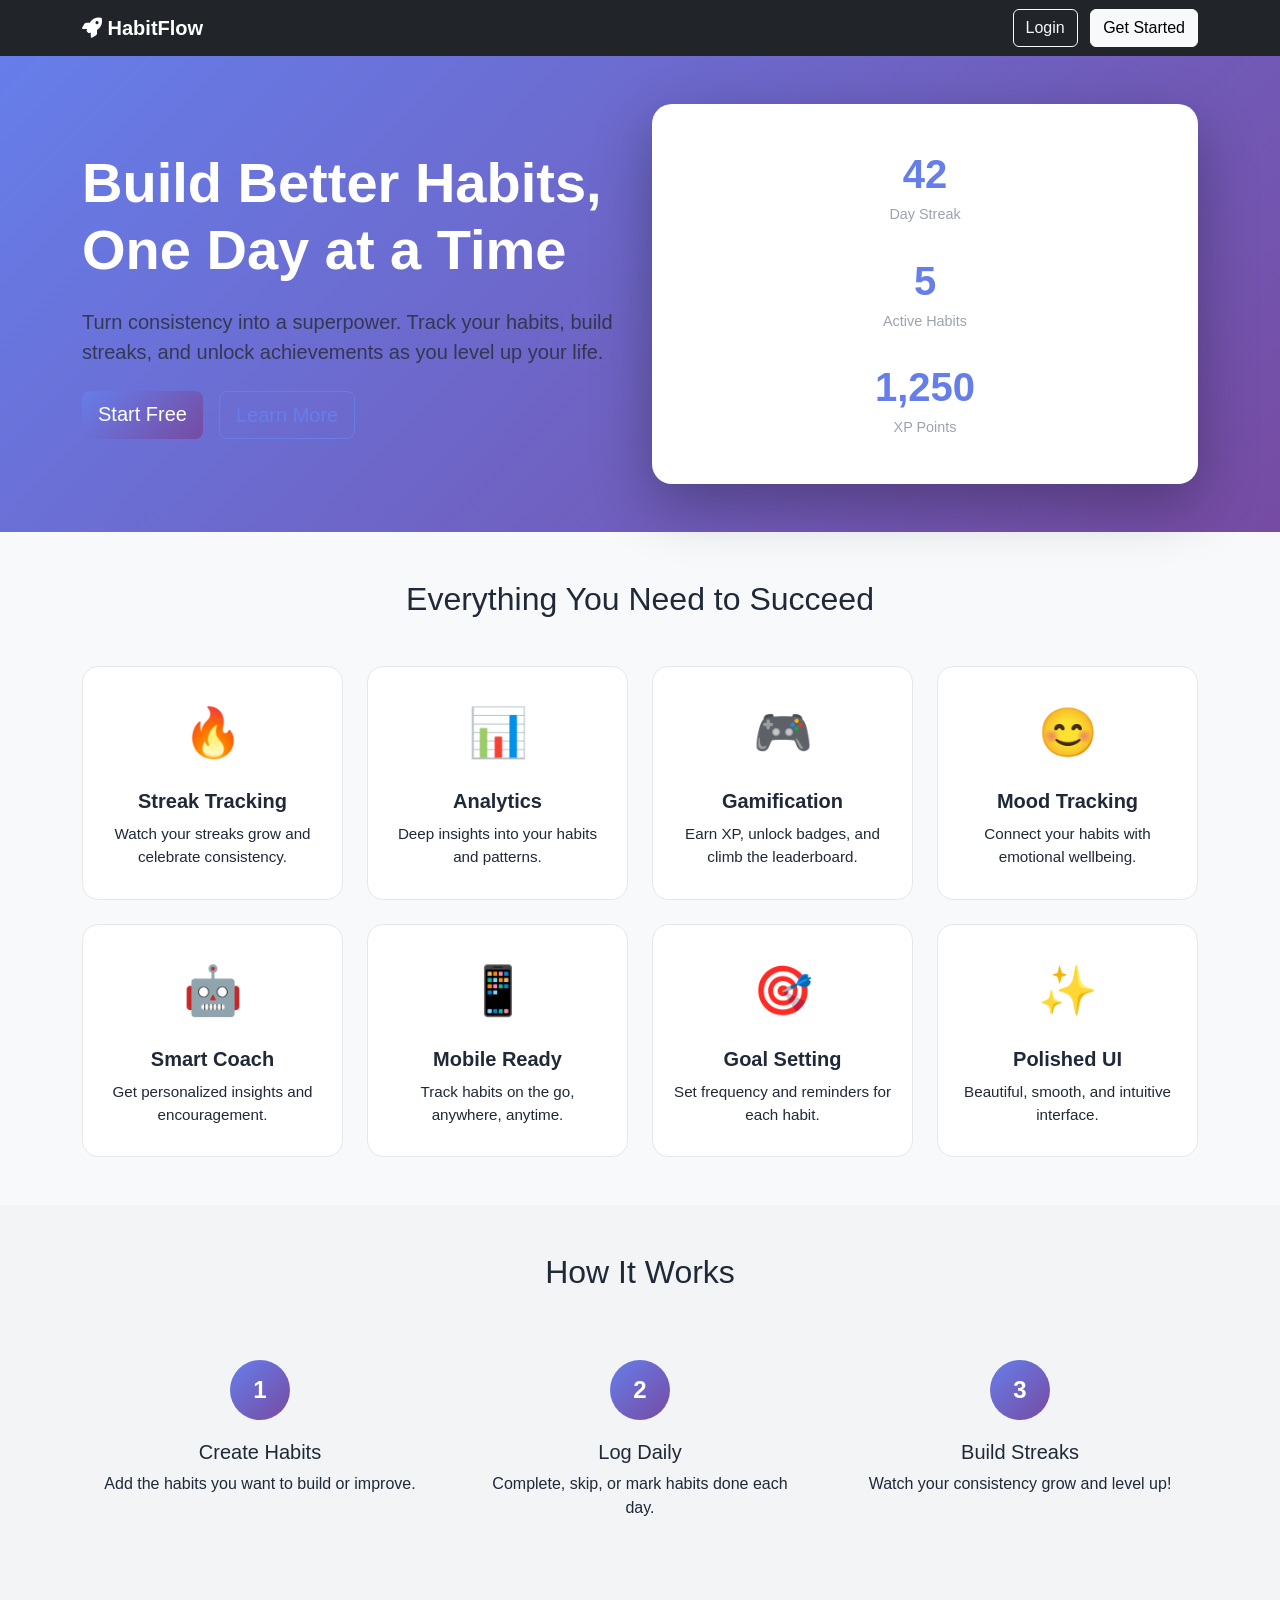
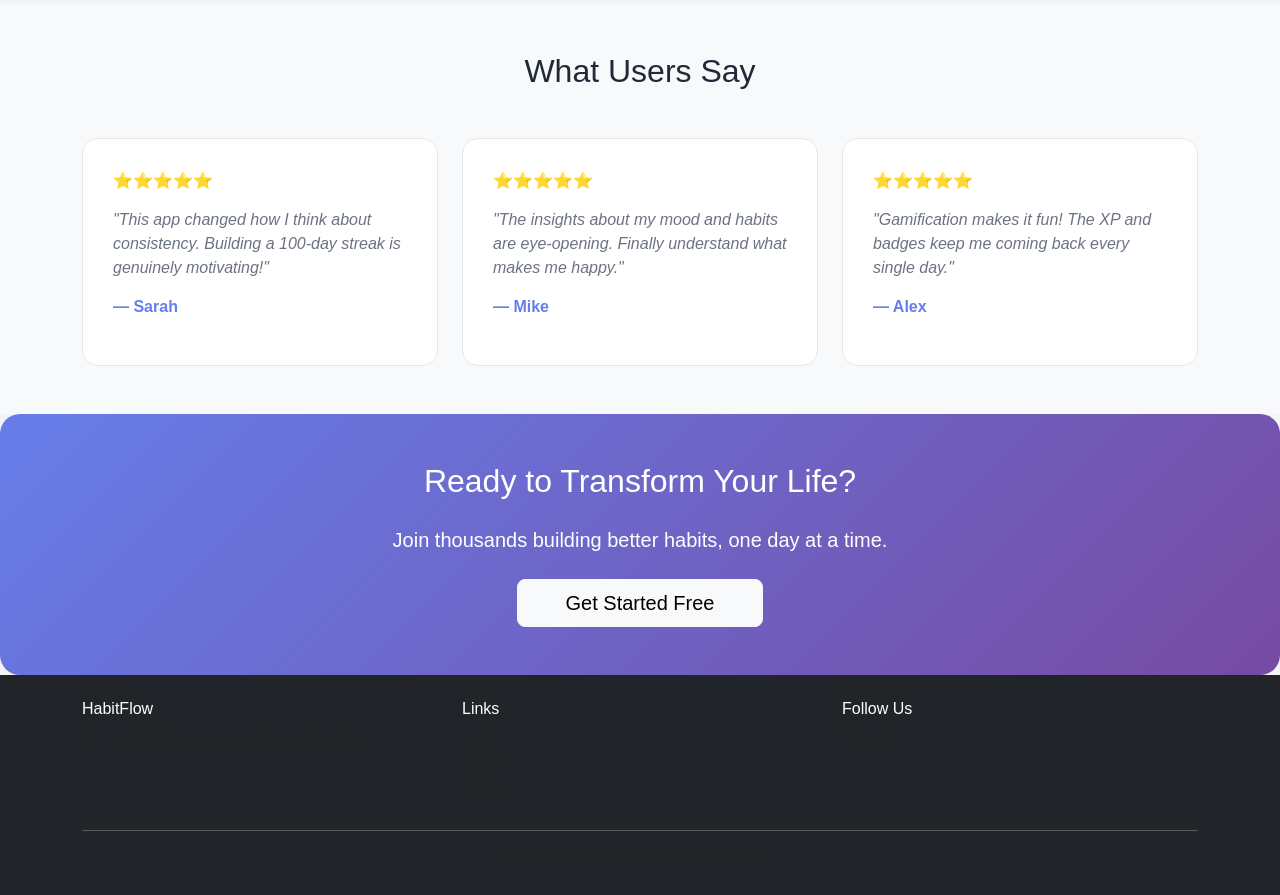
==== templates/index.html @ fbb4b5e6 "Initial commit: Habit Tracker" ====
<!DOCTYPE html>
<html lang="en">
<head>
    <meta charset="UTF-8">
    <meta name="viewport" content="width=device-width, initial-scale=1.0">
    <title>Habit Tracker - Build Better Habits</title>
    <link href="https://cdn.jsdelivr.net/npm/bootstrap@5.3.0/dist/css/bootstrap.min.css" rel="stylesheet">
    <link rel="stylesheet" href="https://cdnjs.cloudflare.com/ajax/libs/font-awesome/6.5.1/css/all.min.css">
    <link rel="stylesheet" href="/static/css/style.css">
</head>
<body>
    <!-- Navigation -->
    <nav class="navbar navbar-expand-lg navbar-dark bg-dark sticky-top">
        <div class="container">
            <a class="navbar-brand fw-bold" href="#">
                <i class="fas fa-rocket"></i> HabitFlow
            </a>
            <button class="navbar-toggler" type="button" data-bs-toggle="collapse" data-bs-target="#navbarNav">
                <span class="navbar-toggler-icon"></span>
            </button>
            <div class="collapse navbar-collapse" id="navbarNav">
                <div class="ms-auto">
                    <a class="btn btn-outline-light me-2" href="/login">Login</a>
                    <a class="btn btn-light" href="/register">Get Started</a>
                </div>
            </div>
        </div>
    </nav>

    <!-- Hero Section -->
    <section class="hero-section py-5">
        <div class="container">
            <div class="row align-items-center">
                <div class="col-lg-6 mb-4 mb-lg-0">
                    <h1 class="display-4 fw-bold mb-4">Build Better Habits, One Day at a Time</h1>
                    <p class="lead mb-4 text-muted">
                        Turn consistency into a superpower. Track your habits, build streaks, and unlock achievements as you level up your life.
                    </p>
                    <div class="d-flex gap-3">
                        <a href="/register" class="btn btn-lg btn-primary">Start Free</a>
                        <a href="#features" class="btn btn-lg btn-outline-primary">Learn More</a>
                    </div>
                </div>
                <div class="col-lg-6">
                    <div class="hero-image">
                        <div class="animated-card">
                            <div class="card-content">
                                <div class="stat-item">
                                    <span class="stat-number">42</span>
                                    <span class="stat-label">Day Streak</span>
                                </div>
                                <div class="stat-item">
                                    <span class="stat-number">5</span>
                                    <span class="stat-label">Active Habits</span>
                                </div>
                                <div class="stat-item">
                                    <span class="stat-number">1,250</span>
                                    <span class="stat-label">XP Points</span>
                                </div>
                            </div>
                        </div>
                    </div>
                </div>
            </div>
        </div>
    </section>

    <!-- Features Section -->
    <section id="features" class="features-section py-5 bg-light">
        <div class="container">
            <h2 class="text-center mb-5">Everything You Need to Succeed</h2>
            <div class="row g-4">
                <div class="col-md-6 col-lg-3">
                    <div class="feature-card">
                        <div class="feature-icon">🔥</div>
                        <h5>Streak Tracking</h5>
                        <p>Watch your streaks grow and celebrate consistency.</p>
                    </div>
                </div>
                <div class="col-md-6 col-lg-3">
                    <div class="feature-card">
                        <div class="feature-icon">📊</div>
                        <h5>Analytics</h5>
                        <p>Deep insights into your habits and patterns.</p>
                    </div>
                </div>
                <div class="col-md-6 col-lg-3">
                    <div class="feature-card">
                        <div class="feature-icon">🎮</div>
                        <h5>Gamification</h5>
                        <p>Earn XP, unlock badges, and climb the leaderboard.</p>
                    </div>
                </div>
                <div class="col-md-6 col-lg-3">
                    <div class="feature-card">
                        <div class="feature-icon">😊</div>
                        <h5>Mood Tracking</h5>
                        <p>Connect your habits with emotional wellbeing.</p>
                    </div>
                </div>
                <div class="col-md-6 col-lg-3">
                    <div class="feature-card">
                        <div class="feature-icon">🤖</div>
                        <h5>Smart Coach</h5>
                        <p>Get personalized insights and encouragement.</p>
                    </div>
                </div>
                <div class="col-md-6 col-lg-3">
                    <div class="feature-card">
                        <div class="feature-icon">📱</div>
                        <h5>Mobile Ready</h5>
                        <p>Track habits on the go, anywhere, anytime.</p>
                    </div>
                </div>
                <div class="col-md-6 col-lg-3">
                    <div class="feature-card">
                        <div class="feature-icon">🎯</div>
                        <h5>Goal Setting</h5>
                        <p>Set frequency and reminders for each habit.</p>
                    </div>
                </div>
                <div class="col-md-6 col-lg-3">
                    <div class="feature-card">
                        <div class="feature-icon">✨</div>
                        <h5>Polished UI</h5>
                        <p>Beautiful, smooth, and intuitive interface.</p>
                    </div>
                </div>
            </div>
        </div>
    </section>

    <!-- How It Works -->
    <section class="how-it-works py-5">
        <div class="container">
            <h2 class="text-center mb-5">How It Works</h2>
            <div class="row g-4">
                <div class="col-md-4">
                    <div class="work-step">
                        <div class="step-number">1</div>
                        <h5>Create Habits</h5>
                        <p>Add the habits you want to build or improve.</p>
                    </div>
                </div>
                <div class="col-md-4">
                    <div class="work-step">
                        <div class="step-number">2</div>
                        <h5>Log Daily</h5>
                        <p>Complete, skip, or mark habits done each day.</p>
                    </div>
                </div>
                <div class="col-md-4">
                    <div class="work-step">
                        <div class="step-number">3</div>
                        <h5>Build Streaks</h5>
                        <p>Watch your consistency grow and level up!</p>
                    </div>
                </div>
            </div>
        </div>
    </section>

    <!-- Testimonials -->
    <section class="testimonials-section py-5 bg-light">
        <div class="container">
            <h2 class="text-center mb-5">What Users Say</h2>
            <div class="row g-4">
                <div class="col-md-4">
                    <div class="testimonial-card">
                        <div class="stars">⭐⭐⭐⭐⭐</div>
                        <p class="quote">"This app changed how I think about consistency. Building a 100-day streak is genuinely motivating!"</p>
                        <p class="author">— Sarah</p>
                    </div>
                </div>
                <div class="col-md-4">
                    <div class="testimonial-card">
                        <div class="stars">⭐⭐⭐⭐⭐</div>
                        <p class="quote">"The insights about my mood and habits are eye-opening. Finally understand what makes me happy."</p>
                        <p class="author">— Mike</p>
                    </div>
                </div>
                <div class="col-md-4">
                    <div class="testimonial-card">
                        <div class="stars">⭐⭐⭐⭐⭐</div>
                        <p class="quote">"Gamification makes it fun! The XP and badges keep me coming back every single day."</p>
                        <p class="author">— Alex</p>
                    </div>
                </div>
            </div>
        </div>
    </section>

    <!-- CTA Section -->
    <section class="cta-section py-5" style="background: linear-gradient(135deg, #667eea 0%, #764ba2 100%);">
        <div class="container text-center text-white">
            <h2 class="mb-4">Ready to Transform Your Life?</h2>
            <p class="lead mb-4">Join thousands building better habits, one day at a time.</p>
            <a href="/register" class="btn btn-light btn-lg px-5">Get Started Free</a>
        </div>
    </section>

    <!-- Footer -->
    <footer class="bg-dark text-white py-4">
        <div class="container">
            <div class="row">
                <div class="col-md-4">
                    <h6>HabitFlow</h6>
                    <p class="text-muted">Building better habits, one day at a time.</p>
                </div>
                <div class="col-md-4">
                    <h6>Links</h6>
                    <ul class="list-unstyled text-muted">
                        <li><a href="#" class="text-muted text-decoration-none">About</a></li>
                        <li><a href="#" class="text-muted text-decoration-none">Privacy</a></li>
                        <li><a href="#" class="text-muted text-decoration-none">Terms</a></li>
                    </ul>
                </div>
                <div class="col-md-4">
                    <h6>Follow Us</h6>
                    <div class="d-flex gap-3">
                        <a href="#" class="text-muted text-decoration-none"><i class="fab fa-twitter"></i></a>
                        <a href="#" class="text-muted text-decoration-none"><i class="fab fa-github"></i></a>
                        <a href="#" class="text-muted text-decoration-none"><i class="fab fa-linkedin"></i></a>
                    </div>
                </div>
            </div>
            <hr class="bg-secondary">
            <p class="text-center text-muted mb-0">&copy; 2024 HabitFlow. All rights reserved.</p>
        </div>
    </footer>

    <script src="https://cdn.jsdelivr.net/npm/bootstrap@5.3.0/dist/js/bootstrap.bundle.min.js"></script>
</body>
</html>
---- static/css/style.css ----
:root {
    --primary: #667eea;
    --secondary: #764ba2;
    --success: #10b981;
    --danger: #ef4444;
    --warning: #f59e0b;
    --light: #f3f4f6;
    --dark: #1f2937;
}

* {
    scroll-behavior: smooth;
}

body {
    font-family: -apple-system, BlinkMacSystemFont, 'Segoe UI', Roboto, Oxygen, Ubuntu, Cantarell, sans-serif;
    background-color: var(--light);
    color: var(--dark);
}

body.dark-mode {
    background-color: #1a1a1a;
    color: #f3f4f6;
}

body.dark-mode .card,
body.dark-mode .stat-card,
body.dark-mode .habit-item,
body.dark-mode .auth-card,
body.dark-mode .feature-card {
    background-color: #2d2d2d;
    color: #f3f4f6;
    border-color: #444;
}

body.dark-mode .navbar {
    background-color: #222 !important;
}

/* Hero Section */
.hero-section {
    padding: 80px 0;
    background: linear-gradient(135deg, #667eea 0%, #764ba2 100%);
    color: white;
}

.hero-section h1 {
    font-weight: 700;
    line-height: 1.2;
}

.hero-image {
    position: relative;
}

.animated-card {
    background: white;
    border-radius: 20px;
    padding: 40px;
    box-shadow: 0 20px 60px rgba(0, 0, 0, 0.3);
    animation: floatUp 3s ease-in-out infinite;
}

@keyframes floatUp {
    0%, 100% { transform: translateY(0); }
    50% { transform: translateY(-20px); }
}

.card-content {
    display: flex;
    flex-direction: column;
    gap: 20px;
}

.stat-item {
    display: flex;
    flex-direction: column;
    align-items: center;
}

.stat-number {
    font-size: 2.5rem;
    font-weight: 700;
    color: var(--primary);
}

.stat-label {
    color: #9ca3af;
    font-size: 0.9rem;
}

/* Features Section */
.features-section {
    padding: 80px 0;
}

.feature-card {
    background: white;
    border-radius: 16px;
    padding: 30px 20px;
    text-align: center;
    border: 1px solid #e5e7eb;
    transition: all 0.3s ease;
}

.feature-card:hover {
    transform: translateY(-10px);
    box-shadow: 0 20px 40px rgba(102, 126, 234, 0.2);
}

.feature-icon {
    font-size: 3rem;
    margin-bottom: 20px;
}

.feature-card h5 {
    font-weight: 600;
    margin-bottom: 10px;
}

.feature-card p {
    font-size: 0.95rem;
    margin-bottom: 0;
}

/* Work Steps */
.work-step {
    text-align: center;
    padding: 20px;
}

.step-number {
    display: inline-flex;
    align-items: center;
    justify-content: center;
    width: 60px;
    height: 60px;
    background: linear-gradient(135deg, #667eea, #764ba2);
    color: white;
    border-radius: 50%;
    font-size: 1.5rem;
    font-weight: 700;
    margin-bottom: 20px;
}

/* Testimonials */
.testimonial-card {
    background: white;
    border-radius: 16px;
    padding: 30px;
    border: 1px solid #e5e7eb;
    transition: all 0.3s ease;
}

.testimonial-card:hover {
    box-shadow: 0 20px 40px rgba(102, 126, 234, 0.2);
}

.stars {
    margin-bottom: 15px;
}

.quote {
    font-style: italic;
    margin-bottom: 15px;
    color: #6b7280;
}

.author {
    font-weight: 600;
    color: var(--primary);
}

/* CTA Section */
.cta-section {
    border-radius: 20px;
}

/* Dashboard */
.stat-card {
    background: white;
    border-radius: 16px;
    padding: 20px;
    display: flex;
    align-items: center;
    gap: 20px;
    border: 1px solid #e5e7eb;
    transition: all 0.3s ease;
}

.stat-card:hover {
    transform: translateY(-5px);
    box-shadow: 0 10px 30px rgba(0, 0, 0, 0.1);
}

.stat-icon {
    width: 60px;
    height: 60px;
    border-radius: 12px;
    display: flex;
    align-items: center;
    justify-content: center;
    font-size: 2rem;
    color: white;
}

.stat-content {
    flex: 1;
}

.stat-label {
    font-size: 0.9rem;
    color: #9ca3af;
    margin-bottom: 5px;
}

.stat-value {
    font-size: 1.8rem;
    font-weight: 700;
    color: var(--dark);
}

/* Habit List */
.habit-list {
    display: flex;
    flex-direction: column;
    gap: 15px;
}

.habit-item {
    background: white;
    border-radius: 16px;
    padding: 20px;
    border-left: 5px solid var(--primary);
    display: flex;
    align-items: center;
    gap: 15px;
    transition: all 0.3s ease;
    border: 1px solid #e5e7eb;
}

.habit-item:hover {
    box-shadow: 0 10px 30px rgba(0, 0, 0, 0.1);
}

.habit-item.completed {
    background: linear-gradient(135deg, rgba(16, 185, 129, 0.1), rgba(16, 185, 129, 0.05));
    border-left-color: var(--success);
}

.habit-item.missed {
    background: linear-gradient(135deg, rgba(239, 68, 68, 0.1), rgba(239, 68, 68, 0.05));
    border-left-color: var(--danger);
}

.habit-icon {
    font-size: 2rem;
}

.habit-content {
    flex: 1;
}

.habit-title {
    font-weight: 600;
    margin-bottom: 5px;
}

.habit-streak {
    font-size: 0.9rem;
    color: #9ca3af;
}

.habit-stream {
    font-size: 0.8rem;
    color: #f59e0b;
    font-weight: 600;
}

.habit-actions {
    display: flex;
    gap: 10px;
}

.habit-btn {
    padding: 8px 12px;
    border-radius: 8px;
    border: none;
    font-size: 0.9rem;
    cursor: pointer;
    transition: all 0.2s ease;
    font-weight: 500;
}

.btn-complete {
    background: linear-gradient(135deg, var(--success), #059669);
    color: white;
}

.btn-complete:hover {
    transform: scale(1.05);
}

.btn-skip {
    background: #e5e7eb;
    color: var(--dark);
}

.btn-skip:hover {
    background: #d1d5db;
}

.btn-miss {
    background: var(--danger);
    color: white;
}

.btn-miss:hover {
    background: #dc2626;
}

/* Mood Tracker */
.mood-tracker {
    display: flex;
    flex-direction: column;
    gap: 15px;
    background: white;
    border-radius: 16px;
    padding: 20px;
    border: 1px solid #e5e7eb;
}

.mood-option {
    cursor: pointer;
    display: flex;
    flex-direction: column;
    align-items: center;
    gap: 10px;
    padding: 20px;
    border-radius: 12px;
    background: #f9fafb;
    transition: all 0.3s ease;
}

.mood-option:hover {
    background: linear-gradient(135deg, rgba(102, 126, 234, 0.1), rgba(118, 75, 162, 0.1));
    transform: translateY(-3px);
}

.mood-emoji {
    font-size: 2.5rem;
}

.mood-label {
    font-weight: 500;
    color: var(--dark);
}

/* Badges */
.badges-container {
    display: grid;
    grid-template-columns: repeat(3, 1fr);
    gap: 15px;
}

.badge-item {
    background: white;
    border-radius: 12px;
    padding: 20px;
    text-align: center;
    border: 2px solid #e5e7eb;
    transition: all 0.3s ease;
}

.badge-item.unlocked {
    background: linear-gradient(135deg, rgba(102, 126, 234, 0.1), rgba(118, 75, 162, 0.1));
    border-color: var(--primary);
}

.badge-item:not(.unlocked) {
    opacity: 0.5;
}

.badge-icon {
    font-size: 2rem;
    margin-bottom: 10px;
}

.badge-name {
    font-weight: 600;
    font-size: 0.85rem;
}

/* Auth Cards */
.auth-card {
    background: white;
    border-radius: 16px;
    border: 1px solid rgba(255, 255, 255, 0.2);
    box-shadow: 0 20px 60px rgba(0, 0, 0, 0.3);
}

/* Forms */
.form-control,
.form-select {
    border-radius: 10px;
    border: 1px solid #e5e7eb;
    padding: 10px 15px;
    transition: all 0.3s ease;
}

.form-control:focus,
.form-select:focus {
    border-color: var(--primary);
    box-shadow: 0 0 0 3px rgba(102, 126, 234, 0.1);
}

/* Buttons */
.btn-primary {
    background: linear-gradient(135deg, var(--primary), var(--secondary));
    border: none;
    transition: all 0.3s ease;
}

.btn-primary:hover {
    transform: translateY(-2px);
    box-shadow: 0 10px 30px rgba(102, 126, 234, 0.3);
}

.btn-outline-primary {
    border-color: var(--primary);
    color: var(--primary);
}

.btn-outline-primary:hover {
    background: var(--primary);
    border-color: var(--primary);
}

/* Cards */
.card {
    border: 1px solid #e5e7eb;
    border-radius: 16px;
    transition: all 0.3s ease;
}

.card:hover {
    box-shadow: 0 10px 30px rgba(0, 0, 0, 0.1);
}

/* Animations */
@keyframes slideInUp {
    from {
        opacity: 0;
        transform: translateY(30px);
    }
    to {
        opacity: 1;
        transform: translateY(0);
    }
}

@keyframes fadeIn {
    from {
        opacity: 0;
    }
    to {
        opacity: 1;
    }
}

@keyframes pulse {
    0%, 100% {
        opacity: 1;
    }
    50% {
        opacity: 0.5;
    }
}

@keyframes scaleIn {
    from {
        transform: scale(0.5);
        opacity: 0;
    }
    to {
        transform: scale(1);
        opacity: 1;
    }
}

.habit-item {
    animation: slideInUp 0.3s ease;
}

/* Responsive */
@media (max-width: 768px) {
    .hero-section {
        padding: 40px 0;
    }

    .hero-section h1 {
        font-size: 2rem;
    }

    .stat-card {
        flex-direction: column;
        text-align: center;
    }

    .habit-actions {
        flex-direction: column;
    }

    .habit-btn {
        width: 100%;
    }

    .badges-container {
        grid-template-columns: repeat(2, 1fr);
    }
}

/* Utilities */
.text-gradient {
    background: linear-gradient(135deg, var(--primary), var(--secondary));
    -webkit-background-clip: text;
    -webkit-text-fill-color: transparent;
    background-clip: text;
}

.rounded-lg {
    border-radius: 12px;
}

.shadow-sm-hover:hover {
    box-shadow: 0 10px 30px rgba(0, 0, 0, 0.1) !important;
}
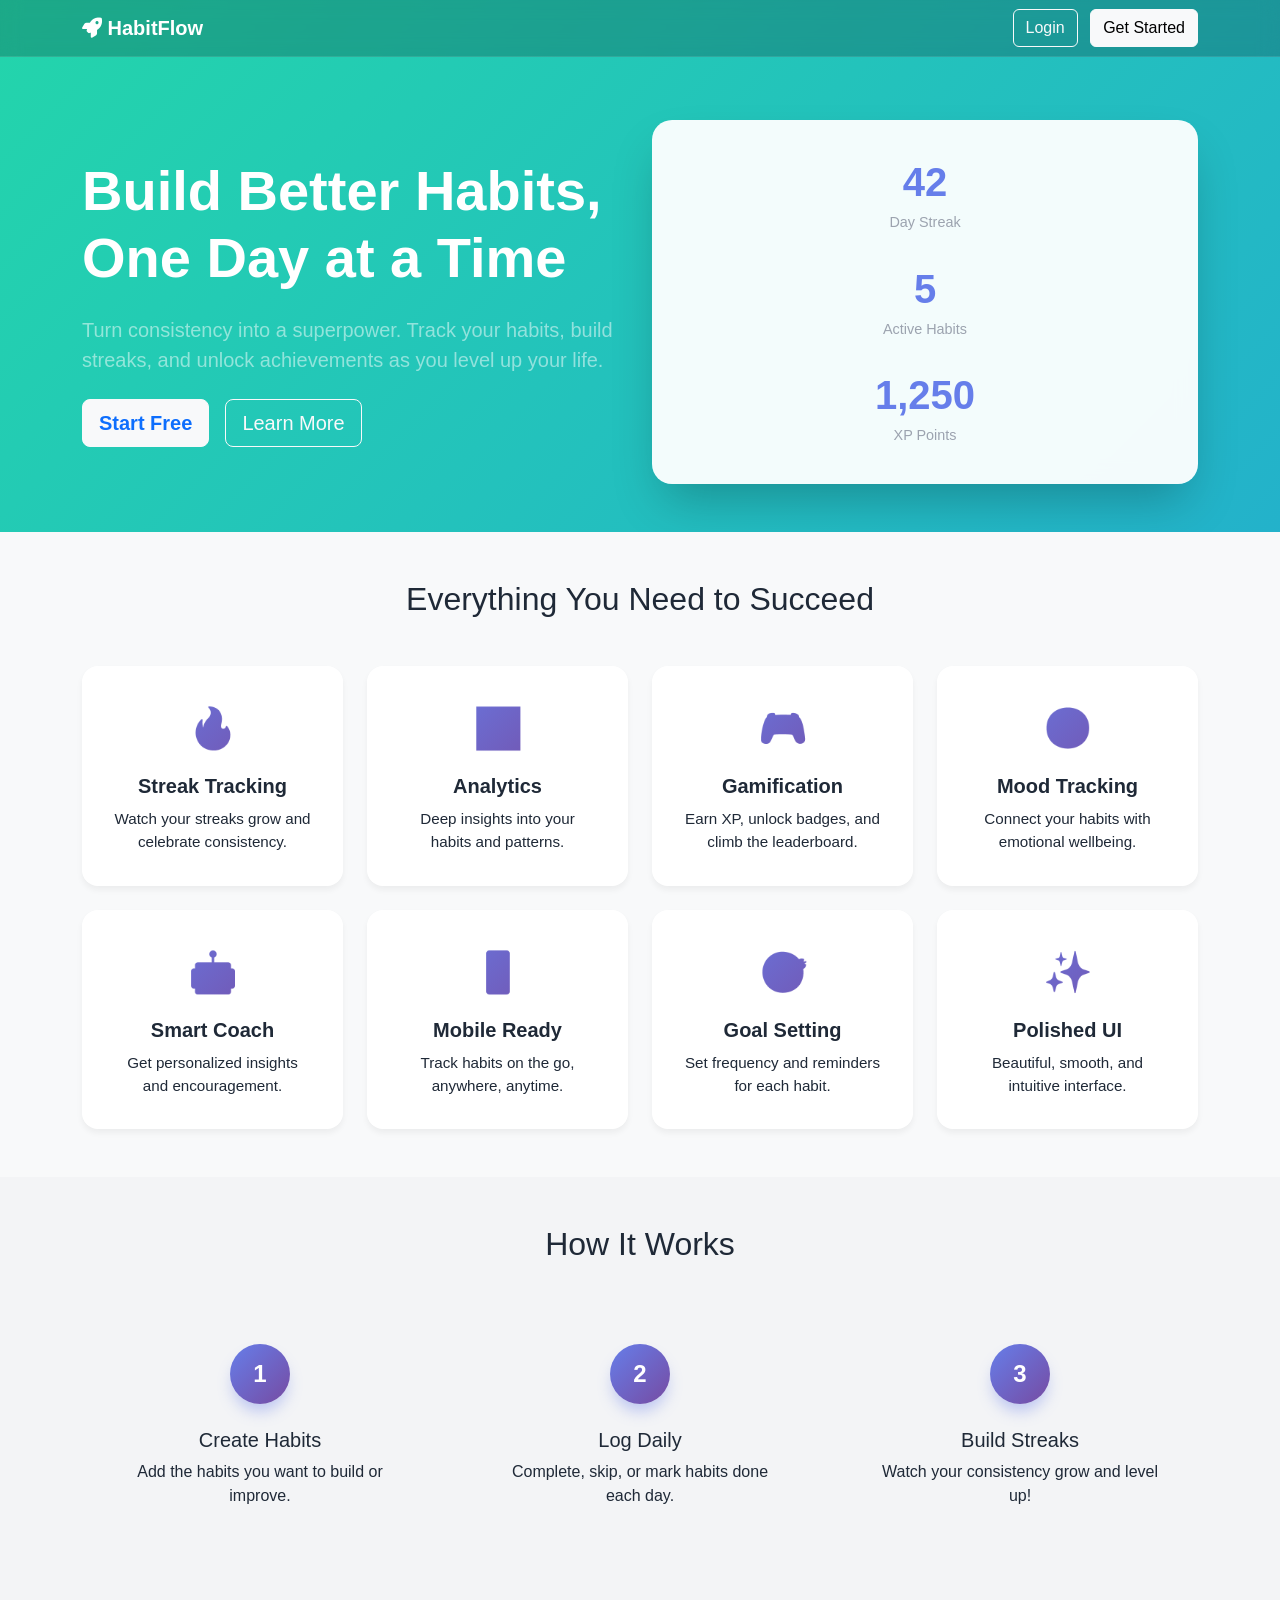
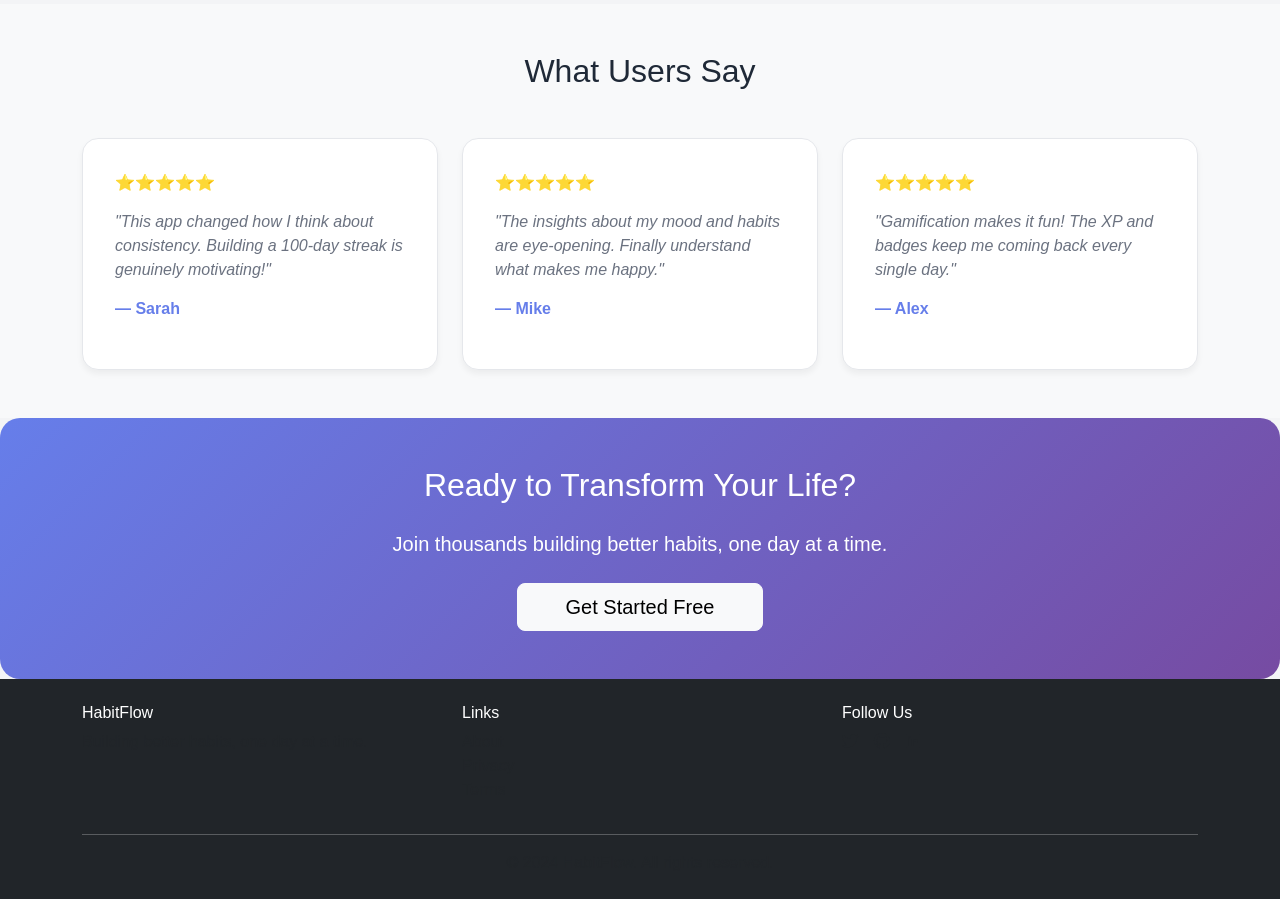
==== commit 1a58a9a5: "Updated by Paras" ====
--- a/templates/index.html
+++ b/templates/index.html
@@ -6,11 +6,102 @@
     <title>Habit Tracker - Build Better Habits</title>
     <link href="https://cdn.jsdelivr.net/npm/bootstrap@5.3.0/dist/css/bootstrap.min.css" rel="stylesheet">
     <link rel="stylesheet" href="https://cdnjs.cloudflare.com/ajax/libs/font-awesome/6.5.1/css/all.min.css">
+    <link href="https://unpkg.com/aos@2.3.1/dist/aos.css" rel="stylesheet">
     <link rel="stylesheet" href="/static/css/style.css">
+    <style>
+        .hero-section {
+            background: linear-gradient(-45deg, #ee7752, #e73c7e, #23a6d5, #23d5ab);
+            background-size: 400% 400%;
+            animation: gradient 15s ease infinite;
+            position: relative;
+            overflow: hidden;
+            color: white;
+            padding-top: 120px !important;
+        }
+        @keyframes gradient {
+            0% { background-position: 0% 50%; }
+            50% { background-position: 100% 50%; }
+            100% { background-position: 0% 50%; }
+        }
+        .animated-card {
+            animation: float 6s ease-in-out infinite;
+            background: rgba(255, 255, 255, 0.95);
+            backdrop-filter: blur(10px);
+            border-radius: 20px;
+            padding: 2rem;
+            box-shadow: 0 25px 50px -12px rgba(0, 0, 0, 0.25);
+            color: #333;
+        }
+        @keyframes float {
+            0% { transform: translateY(0px); }
+            50% { transform: translateY(-20px); }
+            100% { transform: translateY(0px); }
+        }
+        .feature-card {
+            transition: all 0.3s ease;
+            border: none;
+            background: white;
+            box-shadow: 0 4px 6px rgba(0,0,0,0.05);
+            height: 100%;
+            padding: 2rem;
+            border-radius: 1rem;
+        }
+        .feature-card:hover {
+            transform: translateY(-10px);
+            box-shadow: 0 20px 25px rgba(0,0,0,0.1);
+        }
+        .feature-icon {
+            font-size: 2.5rem;
+            margin-bottom: 1rem;
+            background: linear-gradient(135deg, #667eea 0%, #764ba2 100%);
+            -webkit-background-clip: text;
+            -webkit-text-fill-color: transparent;
+        }
+        .navbar {
+            backdrop-filter: blur(10px);
+            background-color: rgba(0, 0, 0, 0.2) !important;
+            transition: all 0.3s ease;
+            border-bottom: 1px solid rgba(255, 255, 255, 0.1);
+        }
+        .navbar.scrolled {
+            background-color: rgba(33, 37, 41, 0.95) !important;
+            box-shadow: 0 4px 6px -1px rgba(0, 0, 0, 0.1);
+        }
+        .work-step {
+            position: relative;
+            padding: 2rem;
+            text-align: center;
+        }
+        .step-number {
+            width: 60px;
+            height: 60px;
+            background: linear-gradient(135deg, #667eea 0%, #764ba2 100%);
+            color: white;
+            border-radius: 50%;
+            display: flex;
+            align-items: center;
+            justify-content: center;
+            font-size: 1.5rem;
+            font-weight: bold;
+            margin: 0 auto 1.5rem;
+            box-shadow: 0 10px 15px -3px rgba(102, 126, 234, 0.4);
+        }
+        .testimonial-card {
+            background: white;
+            padding: 2rem;
+            border-radius: 1rem;
+            box-shadow: 0 4px 6px rgba(0,0,0,0.05);
+            height: 100%;
+            transition: transform 0.3s;
+        }
+        .testimonial-card:hover {
+            transform: translateY(-5px);
+        }
+    </style>
 </head>
 <body>
     <!-- Navigation -->
-    <nav class="navbar navbar-expand-lg navbar-dark bg-dark sticky-top">
+    <nav class="navbar navbar-expand-lg navbar-dark fixed-top">
         <div class="container">
             <a class="navbar-brand fw-bold" href="#">
                 <i class="fas fa-rocket"></i> HabitFlow
@@ -31,17 +122,17 @@
     <section class="hero-section py-5">
         <div class="container">
             <div class="row align-items-center">
-                <div class="col-lg-6 mb-4 mb-lg-0">
+                <div class="col-lg-6 mb-4 mb-lg-0" data-aos="fade-right">
                     <h1 class="display-4 fw-bold mb-4">Build Better Habits, One Day at a Time</h1>
-                    <p class="lead mb-4 text-muted">
+                    <p class="lead mb-4 text-white-50">
                         Turn consistency into a superpower. Track your habits, build streaks, and unlock achievements as you level up your life.
                     </p>
                     <div class="d-flex gap-3">
-                        <a href="/register" class="btn btn-lg btn-primary">Start Free</a>
-                        <a href="#features" class="btn btn-lg btn-outline-primary">Learn More</a>
-                    </div>
-                </div>
-                <div class="col-lg-6">
+                        <a href="/register" class="btn btn-lg btn-light fw-bold text-primary">Start Free</a>
+                        <a href="#features" class="btn btn-lg btn-outline-light">Learn More</a>
+                    </div>
+                </div>
+                <div class="col-lg-6" data-aos="fade-left">
                     <div class="hero-image">
                         <div class="animated-card">
                             <div class="card-content">
@@ -68,58 +159,58 @@
     <!-- Features Section -->
     <section id="features" class="features-section py-5 bg-light">
         <div class="container">
-            <h2 class="text-center mb-5">Everything You Need to Succeed</h2>
+            <h2 class="text-center mb-5" data-aos="fade-up">Everything You Need to Succeed</h2>
             <div class="row g-4">
-                <div class="col-md-6 col-lg-3">
+                <div class="col-md-6 col-lg-3" data-aos="fade-up" data-aos-delay="100">
                     <div class="feature-card">
                         <div class="feature-icon">🔥</div>
                         <h5>Streak Tracking</h5>
                         <p>Watch your streaks grow and celebrate consistency.</p>
                     </div>
                 </div>
-                <div class="col-md-6 col-lg-3">
+                <div class="col-md-6 col-lg-3" data-aos="fade-up" data-aos-delay="200">
                     <div class="feature-card">
                         <div class="feature-icon">📊</div>
                         <h5>Analytics</h5>
                         <p>Deep insights into your habits and patterns.</p>
                     </div>
                 </div>
-                <div class="col-md-6 col-lg-3">
+                <div class="col-md-6 col-lg-3" data-aos="fade-up" data-aos-delay="300">
                     <div class="feature-card">
                         <div class="feature-icon">🎮</div>
                         <h5>Gamification</h5>
                         <p>Earn XP, unlock badges, and climb the leaderboard.</p>
                     </div>
                 </div>
-                <div class="col-md-6 col-lg-3">
+                <div class="col-md-6 col-lg-3" data-aos="fade-up" data-aos-delay="400">
                     <div class="feature-card">
                         <div class="feature-icon">😊</div>
                         <h5>Mood Tracking</h5>
                         <p>Connect your habits with emotional wellbeing.</p>
                     </div>
                 </div>
-                <div class="col-md-6 col-lg-3">
+                <div class="col-md-6 col-lg-3" data-aos="fade-up" data-aos-delay="500">
                     <div class="feature-card">
                         <div class="feature-icon">🤖</div>
                         <h5>Smart Coach</h5>
                         <p>Get personalized insights and encouragement.</p>
                     </div>
                 </div>
-                <div class="col-md-6 col-lg-3">
+                <div class="col-md-6 col-lg-3" data-aos="fade-up" data-aos-delay="600">
                     <div class="feature-card">
                         <div class="feature-icon">📱</div>
                         <h5>Mobile Ready</h5>
                         <p>Track habits on the go, anywhere, anytime.</p>
                     </div>
                 </div>
-                <div class="col-md-6 col-lg-3">
+                <div class="col-md-6 col-lg-3" data-aos="fade-up" data-aos-delay="700">
                     <div class="feature-card">
                         <div class="feature-icon">🎯</div>
                         <h5>Goal Setting</h5>
                         <p>Set frequency and reminders for each habit.</p>
                     </div>
                 </div>
-                <div class="col-md-6 col-lg-3">
+                <div class="col-md-6 col-lg-3" data-aos="fade-up" data-aos-delay="800">
                     <div class="feature-card">
                         <div class="feature-icon">✨</div>
                         <h5>Polished UI</h5>
@@ -133,23 +224,23 @@
     <!-- How It Works -->
     <section class="how-it-works py-5">
         <div class="container">
-            <h2 class="text-center mb-5">How It Works</h2>
+            <h2 class="text-center mb-5" data-aos="fade-up">How It Works</h2>
             <div class="row g-4">
-                <div class="col-md-4">
+                <div class="col-md-4" data-aos="fade-up" data-aos-delay="100">
                     <div class="work-step">
                         <div class="step-number">1</div>
                         <h5>Create Habits</h5>
                         <p>Add the habits you want to build or improve.</p>
                     </div>
                 </div>
-                <div class="col-md-4">
+                <div class="col-md-4" data-aos="fade-up" data-aos-delay="200">
                     <div class="work-step">
                         <div class="step-number">2</div>
                         <h5>Log Daily</h5>
                         <p>Complete, skip, or mark habits done each day.</p>
                     </div>
                 </div>
-                <div class="col-md-4">
+                <div class="col-md-4" data-aos="fade-up" data-aos-delay="300">
                     <div class="work-step">
                         <div class="step-number">3</div>
                         <h5>Build Streaks</h5>
@@ -163,23 +254,23 @@
     <!-- Testimonials -->
     <section class="testimonials-section py-5 bg-light">
         <div class="container">
-            <h2 class="text-center mb-5">What Users Say</h2>
+            <h2 class="text-center mb-5" data-aos="fade-up">What Users Say</h2>
             <div class="row g-4">
-                <div class="col-md-4">
+                <div class="col-md-4" data-aos="fade-up" data-aos-delay="100">
                     <div class="testimonial-card">
                         <div class="stars">⭐⭐⭐⭐⭐</div>
                         <p class="quote">"This app changed how I think about consistency. Building a 100-day streak is genuinely motivating!"</p>
                         <p class="author">— Sarah</p>
                     </div>
                 </div>
-                <div class="col-md-4">
+                <div class="col-md-4" data-aos="fade-up" data-aos-delay="200">
                     <div class="testimonial-card">
                         <div class="stars">⭐⭐⭐⭐⭐</div>
                         <p class="quote">"The insights about my mood and habits are eye-opening. Finally understand what makes me happy."</p>
                         <p class="author">— Mike</p>
                     </div>
                 </div>
-                <div class="col-md-4">
+                <div class="col-md-4" data-aos="fade-up" data-aos-delay="300">
                     <div class="testimonial-card">
                         <div class="stars">⭐⭐⭐⭐⭐</div>
                         <p class="quote">"Gamification makes it fun! The XP and badges keep me coming back every single day."</p>
@@ -192,7 +283,7 @@
 
     <!-- CTA Section -->
     <section class="cta-section py-5" style="background: linear-gradient(135deg, #667eea 0%, #764ba2 100%);">
-        <div class="container text-center text-white">
+        <div class="container text-center text-white" data-aos="zoom-in">
             <h2 class="mb-4">Ready to Transform Your Life?</h2>
             <p class="lead mb-4">Join thousands building better habits, one day at a time.</p>
             <a href="/register" class="btn btn-light btn-lg px-5">Get Started Free</a>
@@ -230,5 +321,19 @@
     </footer>
 
     <script src="https://cdn.jsdelivr.net/npm/bootstrap@5.3.0/dist/js/bootstrap.bundle.min.js"></script>
+    <script src="https://unpkg.com/aos@2.3.1/dist/aos.js"></script>
+    <script>
+        AOS.init({
+            duration: 800,
+            once: true
+        });
+        window.addEventListener('scroll', function() {
+            if (window.scrollY > 50) {
+                document.querySelector('.navbar').classList.add('scrolled');
+            } else {
+                document.querySelector('.navbar').classList.remove('scrolled');
+            }
+        });
+    </script>
 </body>
 </html>
